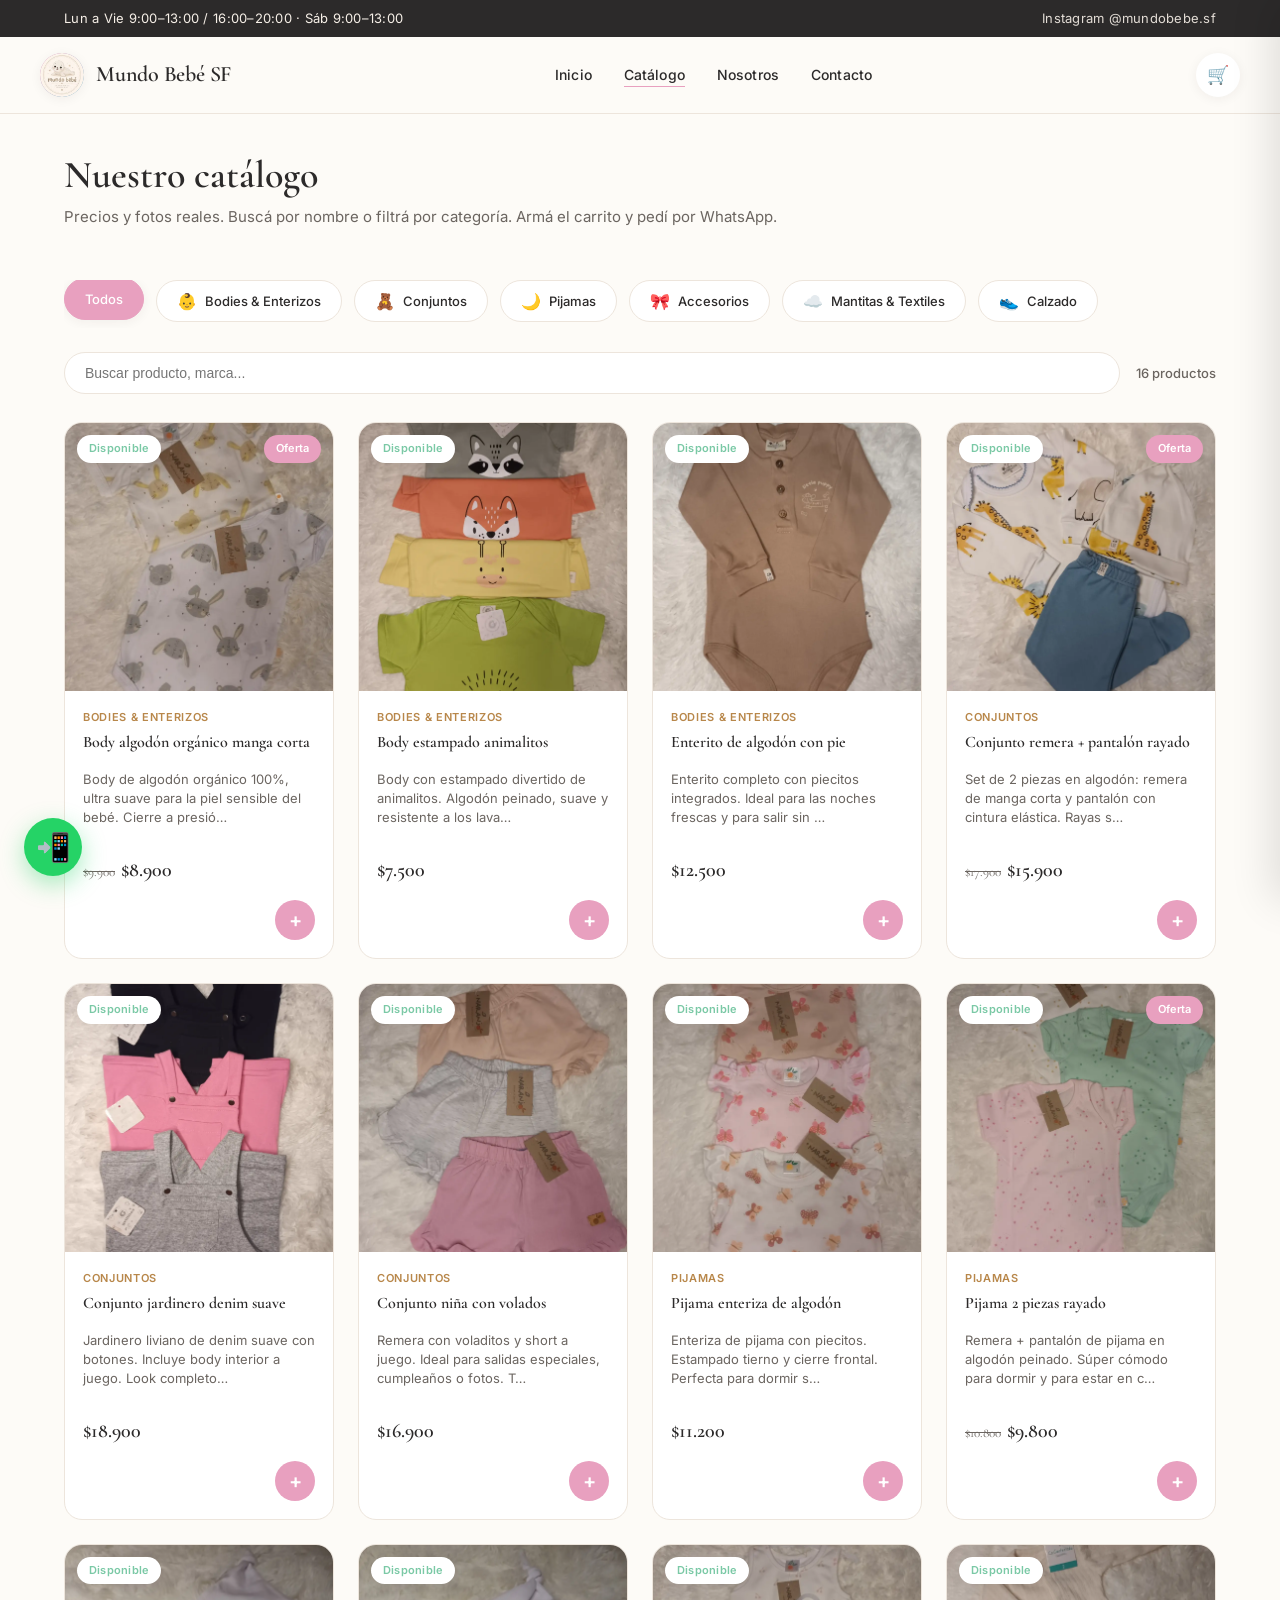
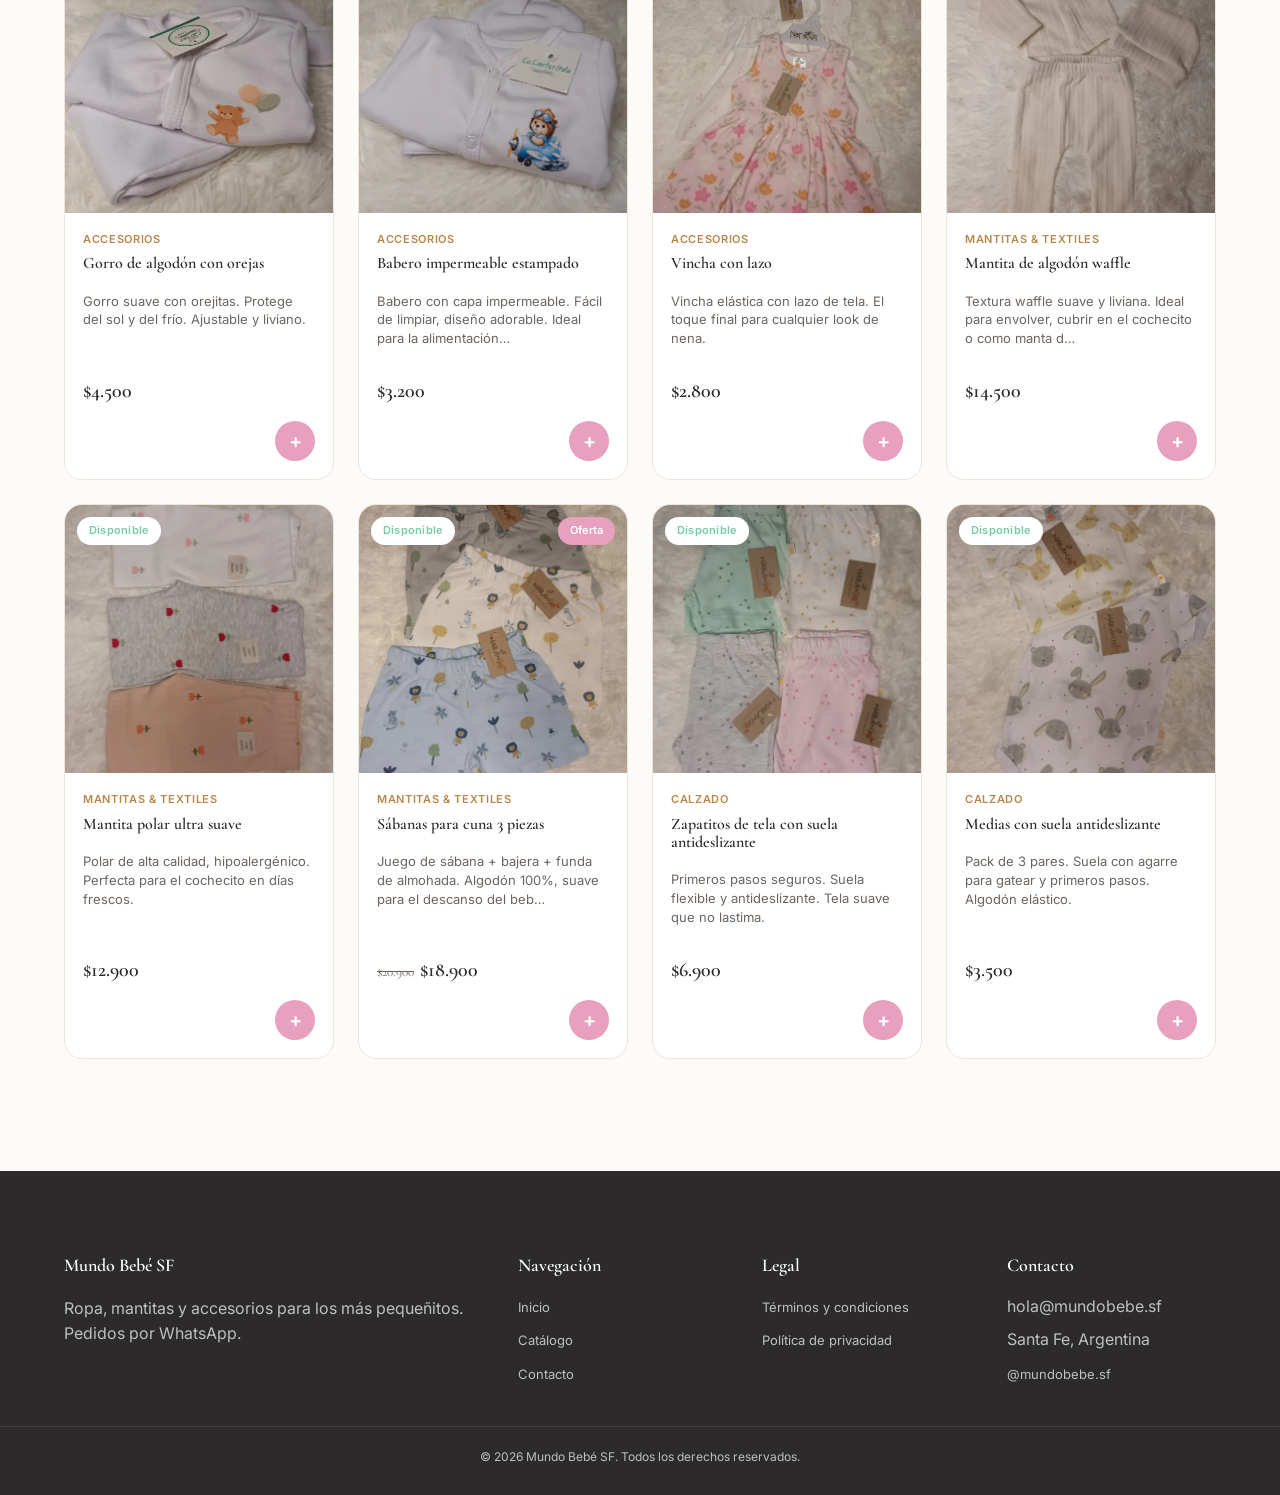
==== pages/catalogo.html @ 275ac93e "first commit" ====
<!DOCTYPE html>
<html lang="es">
<head>
  <meta charset="UTF-8">
  <meta name="viewport" content="width=device-width, initial-scale=1.0">
  <title>Catálogo — Mundo Bebé SF</title>
  <meta name="description" content="Catálogo completo de ropa, bodies, pijamas, mantitas y accesorios para bebé. Precios y stock actualizados. Pedidos por WhatsApp.">
  <meta name="robots" content="index, follow">
  <link rel="canonical" href="https://mundobebe.sf/pages/catalogo.html">
  <link rel="stylesheet" href="../css/style.css">
  <link rel="icon" href="data:image/svg+xml,<svg xmlns='http://www.w3.org/2000/svg' viewBox='0 0 100 100'><text y='.9em' font-size='90'>👶</text></svg>">
</head>
<body>

<div class="topbar">
  <div class="container">
    <span id="topbar-hours">Cargando horarios…</span>
    <a href="https://www.instagram.com/mundobebe.sf/" target="_blank" rel="noopener">Instagram @mundobebe.sf</a>
  </div>
</div>

<header class="site-header">
  <nav class="nav container">
    <a href="../index.html" class="brand">
      <span class="brand-mark"><img src="../assets/instagram/logo.jpg" alt="Logo de Mundo Bebé SF"></span>
      <span class="brand-name" id="brand-name">Mundo Bebé SF</span>
    </a>
    <ul class="nav-links" id="nav-links">
      <li><a href="../index.html">Inicio</a></li>
      <li><a href="catalogo.html" class="active">Catálogo</a></li>
      <li><a href="../index.html#nosotros">Nosotros</a></li>
      <li><a href="../index.html#contacto">Contacto</a></li>
    </ul>
    <div class="nav-actions">
      <button class="icon-btn" id="cart-open-btn" aria-label="Abrir carrito">
        🛒<span class="cart-badge" id="cart-badge">0</span>
      </button>
      <button class="menu-toggle" id="menu-toggle" aria-label="Abrir menú">☰</button>
    </div>
  </nav>
</header>

<section class="section" style="padding-top:40px">
  <div class="container">
    <div class="section-head reveal">
      <div>
        <h2>Nuestro catálogo</h2>
        <p>Precios y fotos reales. Buscá por nombre o filtrá por categoría. Armá el carrito y pedí por WhatsApp.</p>
      </div>
    </div>

    <section class="categories" style="padding:0 0 24px">
      <div class="cat-scroll" id="cat-scroll">
        <button class="cat-chip active" data-cat="all">Todos</button>
      </div>
    </section>

    <div class="catalog-toolbar reveal">
      <input type="search" id="product-search" placeholder="Buscar producto, marca..." autocomplete="off">
      <span id="product-count" class="product-count"></span>
    </div>

    <div id="catalog-loading" class="catalog-loading">Cargando catálogo…</div>
    <div class="grid" id="product-grid" style="display:none">
      <!-- productos inyectados por JS -->
    </div>
  </div>
</section>

<footer>
  <div class="container footer-grid">
    <div>
      <h4 id="footer-brand">Mundo Bebé SF</h4>
      <p>Ropa, mantitas y accesorios para los más pequeñitos. Pedidos por WhatsApp.</p>
    </div>
    <div>
      <h4>Navegación</h4>
      <ul>
        <li><a href="../index.html">Inicio</a></li>
        <li><a href="catalogo.html">Catálogo</a></li>
        <li><a href="../index.html#contacto">Contacto</a></li>
      </ul>
    </div>
    <div>
      <h4>Legal</h4>
      <ul>
        <li><a href="terminos.html">Términos y condiciones</a></li>
        <li><a href="privacidad.html">Política de privacidad</a></li>
      </ul>
    </div>
    <div>
      <h4>Contacto</h4>
      <ul>
        <li id="footer-email">—</li>
        <li id="footer-address">—</li>
        <li><a href="https://www.instagram.com/mundobebe.sf/" target="_blank" rel="noopener">@mundobebe.sf</a></li>
      </ul>
    </div>
  </div>
  <div class="footer-bottom">© <span id="year"></span> Mundo Bebé SF. Todos los derechos reservados.</div>
</footer>

<button class="fab-whatsapp" id="fab-whatsapp" aria-label="Escribinos por WhatsApp">📲</button>
<!-- <button class="fab-cart" id="fab-cart" aria-label="Abrir carrito">
  🛒<span class="cart-badge" id="cart-badge-2">0</span>
</button> -->

<div class="overlay" id="overlay"></div>
<aside class="drawer" id="cart-drawer" aria-label="Carrito de compras">
  <div class="drawer-head">
    <h3>Tu carrito</h3>
    <button class="drawer-close" id="drawer-close" aria-label="Cerrar carrito">✕</button>
  </div>
  <div class="drawer-items" id="drawer-items"></div>
  <div class="drawer-foot">
    <div class="drawer-total"><span>Total</span><span id="drawer-total">$0</span></div>
    <button class="btn btn-whatsapp btn-block" id="checkout-btn">Pedir por WhatsApp 📲</button>
  </div>
</aside>

<div class="toast" id="toast"></div>

<script src="../js/config.js"></script>
<script src="../js/store.js"></script>
<script src="../js/main.js"></script>
</body>
</html>
---- css/style.css ----
@import url("https://fonts.googleapis.com/css2?family=Cormorant+Garamond:ital,wght@0,400;0,500;0,600;0,700;1,400&family=Inter:wght@400;500;600;700&display=swap");

:root {
  /* Soft baby palette inspired by elegant pastels */
  --blush: #f8e8ee;
  --blush-deep: #e8a0bf;
  --sky: #e8f4f8;
  --sky-deep: #7eb8c9;
  --mint: #e8f5f0;
  --mint-deep: #7bc9a6;
  --cream: #fdfbf7;
  --cream-2: #f7f0e8;
  --ink: #2c2a2a;
  --ink-soft: #6b6560;
  --line: #ede5dc;
  --white: #ffffff;
  --gold: #d4a574;
  --gold-dark: #b8874a;
  --accent: #c97b9a;

  --radius-sm: 10px;
  --radius-md: 18px;
  --radius-lg: 28px;
  --shadow-sm: 0 2px 12px rgba(44, 42, 42, 0.06);
  --shadow-md: 0 16px 40px rgba(44, 42, 42, 0.1);
  --ease: cubic-bezier(0.22, 1, 0.36, 1);
}

* {
  box-sizing: border-box;
}
html {
  scroll-behavior: smooth;
}

@media (prefers-reduced-motion: reduce) {
  html {
    scroll-behavior: auto;
  }
  *,
  *::before,
  *::after {
    animation-duration: 0.001ms !important;
    transition-duration: 0.001ms !important;
  }
}

body {
  margin: 0;
  font-family: "Inter", sans-serif;
  background: var(--cream);
  color: var(--ink);
  line-height: 1.6;
  -webkit-font-smoothing: antialiased;
}
body.entry-open {
  overflow: hidden;
}
.entry-screen {
  position: fixed;
  z-index: 200;
  inset: 0;
  display: grid;
  min-height: 100vh;
  min-height: 100dvh;
  place-items: center;
  overflow: hidden;
  background:
    repeating-linear-gradient(135deg, transparent 0 54px, rgba(86, 117, 110, 0.045) 54px 55px),
    linear-gradient(145deg, #f5e6e5 0%, #fbf9f2 54%, #dcece8 100%);
  opacity: 1;
  visibility: visible;
  transition: opacity 0.55s ease, visibility 0.55s ease;
}
.entry-screen[hidden] {
  display: none;
}
.entry-screen.is-leaving {
  opacity: 0;
  visibility: hidden;
  pointer-events: none;
}
.entry-screen-content {
  display: flex;
  width: min(100% - 40px, 460px);
  flex-direction: column;
  align-items: center;
  padding: 44px 30px 38px;
  text-align: center;
  animation: entry-rise 0.75s var(--ease) both;
}
.entry-coin-stage {
  display: grid;
  width: 164px;
  height: 164px;
  margin-bottom: 24px;
  place-items: center;
  perspective: 900px;
}
.entry-coin {
  position: relative;
  width: 132px;
  height: 132px;
  transform-style: preserve-3d;
  animation: entry-coin-spin 3.2s linear infinite;
}
.entry-coin-face {
  position: absolute;
  inset: 0;
  width: 100%;
  height: 100%;
  border: 5px solid #f8e8c8;
  border-radius: 50%;
  backface-visibility: hidden;
  box-shadow: 0 12px 32px rgba(44, 42, 42, 0.18);
  object-fit: cover;
}
.entry-coin-face.front {
  transform: translateZ(6px);
}
.entry-coin-face.back {
  transform: rotateY(180deg) translateZ(6px);
}
.entry-coin-edge {
  position: absolute;
  inset: 0 auto 0 50%;
  width: 12px;
  border: 1px solid #b77f38;
  border-radius: 50%;
  background: repeating-linear-gradient(0deg, #c28c43 0 3px, #f3d18e 3px 6px);
  box-shadow: 0 8px 18px rgba(44, 42, 42, 0.16);
  transform: translateX(-50%) rotateY(90deg);
}
.entry-eyebrow {
  margin: 0 0 10px;
  color: #56756e;
  font-size: 12px;
  font-weight: 600;
  text-transform: uppercase;
}
.entry-screen h1 {
  max-width: 11ch;
  color: var(--ink);
  font-size: 38px;
  line-height: 1.05;
}
.entry-screen h1 em {
  color: #a66573;
  font-weight: 500;
}
.entry-description {
  margin: 14px 0 24px;
  color: var(--ink-soft);
  font-size: 14px;
}
.entry-button {
  display: inline-flex;
  min-height: 50px;
  align-items: center;
  justify-content: center;
  gap: 14px;
  padding: 0 24px;
  border: 0;
  border-radius: 3px;
  background: var(--ink);
  color: white;
  font-size: 14px;
  font-weight: 600;
  transition: transform 0.2s ease, background 0.2s ease;
}
.entry-button:hover {
  transform: translateY(-2px);
  background: #514b46;
}
.entry-button span {
  font-size: 20px;
  line-height: 1;
}
.entry-instagram {
  margin-top: 18px;
  color: var(--ink-soft);
  font-size: 12px;
  text-decoration: none;
}
.entry-instagram:hover {
  text-decoration: underline;
}
@keyframes entry-coin-spin {
  from { transform: rotateY(0deg); }
  to { transform: rotateY(360deg); }
}
@keyframes entry-rise {
  from { opacity: 0; transform: translateY(14px); }
  to { opacity: 1; transform: translateY(0); }
}
@media (max-width: 480px) {
  .entry-screen-content {
    padding: 30px 22px;
  }
  .entry-coin-stage {
    width: 144px;
    height: 144px;
  }
  .entry-coin {
    width: 116px;
    height: 116px;
  }
  .entry-screen h1 {
    font-size: 34px;
  }
}

h1,
h2,
h3,
.display {
  font-family: "Cormorant Garamond", serif;
  color: var(--ink);
  line-height: 1.15;
  margin: 0;
  font-weight: 600;
}

a {
  color: inherit;
}
img {
  max-width: 100%;
  display: block;
}
button {
  font-family: inherit;
  cursor: pointer;
}

.container {
  width: 100%;
  max-width: 1200px;
  margin: 0 auto;
  padding: 0 24px;
}

a:focus-visible,
button:focus-visible,
input:focus-visible,
textarea:focus-visible {
  outline: 3px solid var(--blush-deep);
  outline-offset: 2px;
}

/* ---------- Top bar ---------- */
.topbar {
  background: var(--ink);
  color: var(--cream-2);
  font-size: 13px;
  letter-spacing: 0.02em;
}
.topbar .container {
  display: flex;
  justify-content: space-between;
  align-items: center;
  padding-top: 8px;
  padding-bottom: 8px;
  gap: 12px;
  flex-wrap: wrap;
}
.topbar a {
  text-decoration: none;
  opacity: 0.9;
}
.topbar a:hover {
  opacity: 1;
  text-decoration: underline;
}

/* ---------- Header ---------- */
header.site-header {
  position: sticky;
  top: 0;
  z-index: 40;
  background: rgba(253, 251, 247, 0.92);
  backdrop-filter: blur(12px);
  border-bottom: 1px solid var(--line);
}
.nav {
  display: flex;
  align-items: center;
  justify-content: space-between;
  padding: 16px 0;
}
.brand {
  display: flex;
  align-items: center;
  gap: 12px;
  text-decoration: none;
}
.brand-mark {
  width: 44px;
  height: 44px;
  border-radius: 50%;
  background: linear-gradient(135deg, var(--blush-deep), var(--sky-deep));
  display: flex;
  align-items: center;
  justify-content: center;
  font-size: 22px;
  flex-shrink: 0;
  box-shadow: var(--shadow-sm);
  overflow: hidden;
}
.brand-mark img {
  display: block;
  width: 100%;
  height: 100%;
  border-radius: 50%;
  object-fit: cover;
}
.brand-name {
  font-family: "Cormorant Garamond", serif;
  font-weight: 600;
  font-size: 22px;
  color: var(--ink);
  letter-spacing: -0.01em;
}

.nav-links {
  display: flex;
  gap: 32px;
  list-style: none;
  margin: 0;
  padding: 0;
}
.nav-links a {
  text-decoration: none;
  font-weight: 500;
  font-size: 14px;
  color: var(--ink);
  position: relative;
  padding-bottom: 4px;
  letter-spacing: 0.01em;
}
.nav-links a::after {
  content: "";
  position: absolute;
  left: 0;
  bottom: 0;
  height: 1.5px;
  width: 0;
  background: var(--blush-deep);
  transition: width 0.35s var(--ease);
}
.nav-links a:hover::after,
.nav-links a.active::after {
  width: 100%;
}

.nav-actions {
  display: flex;
  align-items: center;
  gap: 14px;
}
.icon-btn {
  border: none;
  background: var(--white);
  width: 44px;
  height: 44px;
  border-radius: 50%;
  display: flex;
  align-items: center;
  justify-content: center;
  font-size: 18px;
  box-shadow: var(--shadow-sm);
  position: relative;
  transition: transform 0.25s var(--ease);
}
.icon-btn:hover {
  transform: translateY(-2px);
}
.cart-badge {
  position: absolute;
  top: -4px;
  right: -4px;
  background: var(--accent);
  color: white;
  font-size: 11px;
  font-weight: 700;
  width: 18px;
  height: 18px;
  border-radius: 50%;
  display: flex;
  align-items: center;
  justify-content: center;
  transform: scale(0);
  transition: transform 0.25s var(--ease);
}
.cart-badge.show {
  transform: scale(1);
}

.menu-toggle {
  display: none;
  background: none;
  border: none;
  font-size: 26px;
  color: var(--ink);
}

/* ---------- Hero (Bell-Vita inspired) ---------- */
.hero {
  padding: 80px 0 90px;
  overflow: hidden;
  position: relative;
  background: linear-gradient(
    160deg,
    var(--blush-deep) 0%,
    var(--sky-deep) 100%
  );
}
.hero .container {
  display: grid;
  grid-template-columns: 1.15fr 0.85fr;
  gap: 56px;
  align-items: center;
}
.hero-eyebrow {
  display: inline-flex;
  align-items: center;
  gap: 8px;
  background: var(--white);
  border: 1px solid var(--line);
  color: var(--ink-soft);
  font-weight: 500;
  font-size: 12px;
  padding: 7px 16px;
  border-radius: 100px;
  margin-bottom: 20px;
  letter-spacing: 0.04em;
  text-transform: uppercase;
  opacity: 0;
  animation: fadeUp 0.8s var(--ease) forwards;
}
.hero h1 {
  font-size: clamp(38px, 5.5vw, 62px);
  font-weight: 600;
  opacity: 0;
  animation: fadeUp 0.8s var(--ease) 0.08s forwards;
}
.hero h1 em {
  font-style: italic;
  color: var(--blush-deep);
  font-weight: 500;
}
.hero p.lead {
  margin-top: 20px;
  font-size: 17px;
  color: var(--ink-soft);
  max-width: 42ch;
  opacity: 0;
  animation: fadeUp 0.8s var(--ease) 0.16s forwards;
}
.hero-ctas {
  display: flex;
  gap: 14px;
  margin-top: 32px;
  flex-wrap: wrap;
  opacity: 0;
  animation: fadeUp 0.8s var(--ease) 0.24s forwards;
}

.img-about{
  border-radius: 50%;
  width: 300px;
}
.btn {
  display: inline-flex;
  align-items: center;
  gap: 8px;
  padding: 14px 28px;
  border-radius: 100px;
  font-weight: 600;
  font-size: 14px;
  border: 1.5px solid transparent;
  text-decoration: none;
  transition:
    transform 0.3s var(--ease),
    box-shadow 0.3s var(--ease),
    background 0.25s;
  letter-spacing: 0.02em;
}
.btn-primary {
  background: var(--ink);
  color: white;
  box-shadow: var(--shadow-sm);
}
.btn-primary:hover {
  transform: translateY(-3px);
  box-shadow: var(--shadow-md);
  background: #1a1818;
}
.btn-secondary {
  background: transparent;
  border-color: var(--ink);
  color: var(--ink);
}
.btn-secondary:hover {
  background: var(--ink);
  color: white;
  transform: translateY(-3px);
}
.btn-whatsapp {
  background: #25d366;
  color: white;
  border: none;
}
.btn-whatsapp:hover {
  background: #1da851;
  transform: translateY(-3px);
  box-shadow: var(--shadow-md);
}
.btn-block {
  width: 100%;
  justify-content: center;
}
.btn[disabled] {
  opacity: 0.5;
  cursor: not-allowed;
  transform: none !important;
  box-shadow: none !important;
}

.hero-art {
  position: relative;
  aspect-ratio: 4/5;
  min-height: 360px;
  border-radius: var(--radius-lg);
  overflow: hidden;
  opacity: 0;
  animation: fadeIn 1s var(--ease) 0.2s forwards;
  box-shadow: var(--shadow-md);
}
.hero-carousel,
.hero-carousel-stage,
.hero-slide,
.hero-slide img {
  width: 100%;
  height: 100%;
}
.hero-carousel {
  position: relative;
  display: block;
}
.hero-carousel-stage {
  position: relative;
  overflow: hidden;
}
.hero-slide {
  position: absolute;
  inset: 0;
  display: block;
  color: white;
  opacity: 0;
  pointer-events: none;
  text-decoration: none;
  transition: opacity 0.45s ease;
}
.hero-slide.active {
  opacity: 1;
  pointer-events: auto;
}
.hero-slide img {
  object-fit: cover;
}
.hero-slide-badge,
.hero-slide-caption {
  position: absolute;
  left: 18px;
  right: 18px;
  background: rgba(44, 42, 42, 0.78);
  backdrop-filter: blur(8px);
}
.hero-slide-badge {
  top: 18px;
  left: 18px;
  right: auto;
  padding: 6px 11px;
  border-radius: 4px;
  font-size: 11px;
  text-transform: uppercase;
}
.hero-slide-caption {
  bottom: 70px;
  display: grid;
  gap: 3px;
  padding: 13px 15px;
  border-radius: 5px;
}
.hero-slide-category {
  font-size: 11px;
  opacity: 0.82;
  text-transform: uppercase;
}
.hero-slide-caption strong {
  font-family: "Cormorant Garamond", serif;
  font-size: 23px;
  line-height: 1.15;
}
.hero-slide-description {
  font-size: 13px;
  line-height: 1.4;
}
.hero-carousel-controls {
  position: absolute;
  z-index: 2;
  right: 14px;
  bottom: 14px;
  left: 14px;
  display: flex;
  align-items: center;
  justify-content: space-between;
  gap: 8px;
}
.hero-carousel-arrow,
.hero-carousel-toggle {
  display: grid;
  width: 36px;
  height: 36px;
  flex: 0 0 36px;
  place-items: center;
  border: 1px solid rgba(255, 255, 255, 0.7);
  border-radius: 50%;
  background: rgba(44, 42, 42, 0.74);
  color: white;
  cursor: pointer;
  font-size: 21px;
  line-height: 1;
}
.hero-carousel-toggle {
  font-size: 14px;
}
.hero-carousel-dots {
  display: flex;
  align-items: center;
  justify-content: center;
  gap: 8px;
}
.hero-carousel-dot {
  width: 9px;
  height: 9px;
  flex: 0 0 9px;
  padding: 0;
  border: 1px solid white;
  border-radius: 50%;
  background: transparent;
  cursor: pointer;
}
.hero-carousel-dot.active {
  background: white;
}
.hero::before,
.hero::after {
  content: "";
  position: absolute;
  border-radius: 50%;
  animation: floatSlow 3s ease-in-out infinite;
  background: rgba(255, 255, 255, 0.12);
}
.hero::before {
  width: 200px;
  height: 200px;
  top: -50px;
  right: -50px;
  animation: floatSlow 3s ease-in-out infinite;
}
.hero::after {
  width: 140px;
  height: 140px;
  bottom: -30px;
  left: -20px;
  animation: floatSlow 3s ease-in-out infinite;
}

@keyframes fadeUp {
  from {
    opacity: 0;
    transform: translateY(20px);
  }
  to {
    opacity: 1;
    transform: translateY(0);
  }
}
@keyframes fadeIn {
  from {
    opacity: 0;
  }
  to {
    opacity: 1;
  }
}
@keyframes floatSlow {
  0%,
  100% {
    transform: translateY(0);
  }
  50% {
    transform: translateY(-14px);
  }
}

/* ---------- Category strip ---------- */
.categories {
  padding: 28px 0 48px;
}
.cat-scroll {
  display: flex;
  gap: 12px;
  overflow-x: auto;
  padding-bottom: 6px;
  scrollbar-width: thin;
}
.cat-chip {
  flex: 0 0 auto;
  display: flex;
  align-items: center;
  gap: 8px;
  background: var(--white);
  border: 1.5px solid var(--line);
  border-radius: 100px;
  padding: 10px 20px;
  font-weight: 500;
  font-size: 13px;
  color: var(--ink);
  transition: all 0.3s var(--ease);
  white-space: nowrap;
}
.cat-chip:hover,
.cat-chip.active {
  border-color: var(--blush-deep);
  background: var(--blush-deep);
  color: white;
  transform: translateY(-2px);
  box-shadow: var(--shadow-sm);
}
.cat-chip .emoji {
  font-size: 16px;
}

/* ---------- Section headers ---------- */
.section {
  padding: 64px 0;
}
.section-head {
  display: flex;
  align-items: flex-end;
  justify-content: space-between;
  margin-bottom: 36px;
  gap: 16px;
  flex-wrap: wrap;
}
.section-head h2 {
  font-size: clamp(28px, 3.6vw, 38px);
}
.section-head p {
  color: var(--ink-soft);
  margin-top: 8px;
  font-size: 15px;
}

.reveal {
  opacity: 0;
  transform: translateY(24px);
  transition:
    opacity 0.7s var(--ease),
    transform 0.7s var(--ease);
}
.reveal.in {
  opacity: 1;
  transform: translateY(0);
}

/* ---------- Product grid ---------- */
.catalog-toolbar {
  display: flex;
  align-items: center;
  gap: 16px;
  margin-bottom: 28px;
  flex-wrap: wrap;
}
.catalog-toolbar input[type="search"] {
  flex: 1;
  min-width: 200px;
  border: 1.5px solid var(--line);
  border-radius: 100px;
  padding: 12px 20px;
  font-size: 14px;
  background: var(--white);
  transition:
    border-color 0.2s,
    box-shadow 0.2s;
}
.catalog-toolbar input:focus {
  border-color: var(--blush-deep);
  box-shadow: 0 0 0 4px rgba(232, 160, 191, 0.15);
  outline: none;
}
.product-count {
  font-size: 13px;
  color: var(--ink-soft);
  font-weight: 500;
}

.grid {
  display: grid;
  grid-template-columns: repeat(4, 1fr);
  gap: 24px;
}
@media (max-width: 980px) {
  .grid {
    grid-template-columns: repeat(2, 1fr);
  }
}
@media (max-width: 560px) {
  .grid {
    grid-template-columns: 1fr 1fr;
    gap: 14px;
  }
}

.card {
  background: var(--white);
  border-radius: var(--radius-md);
  overflow: hidden;
  border: 1px solid var(--line);
  transition:
    transform 0.35s var(--ease),
    box-shadow 0.35s var(--ease);
  display: flex;
  flex-direction: column;
}
.card:hover {
  transform: translateY(-6px);
  box-shadow: var(--shadow-md);
}
.card-media {
  position: relative;
  aspect-ratio: 1/1;
  overflow: hidden;
  background: var(--cream-2);
}
.card-media img {
  width: 100%;
  height: 100%;
  object-fit: cover;
  transition: transform 0.55s var(--ease);
}
.card:hover .card-media img {
  transform: scale(1.05);
}
.badge-stock {
  position: absolute;
  top: 12px;
  left: 12px;
  background: white;
  font-size: 11px;
  font-weight: 600;
  padding: 5px 12px;
  border-radius: 100px;
  color: var(--mint-deep);
  box-shadow: var(--shadow-sm);
  letter-spacing: 0.02em;
}
.badge-out {
  background: var(--accent);
  color: white;
}
.badge-sale {
  position: absolute;
  top: 12px;
  right: 12px;
  background: var(--blush-deep);
  color: white;
  font-size: 11px;
  font-weight: 600;
  padding: 5px 12px;
  border-radius: 100px;
}
.card-body {
  padding: 18px;
  display: flex;
  flex-direction: column;
  gap: 6px;
  flex: 1;
}
.card-cat {
  font-size: 11px;
  font-weight: 600;
  text-transform: uppercase;
  letter-spacing: 0.06em;
  color: var(--gold-dark);
}
.card-title {
  font-size: 16px;
  font-weight: 600;
  color: var(--ink);
  font-family: "Cormorant Garamond", serif;
}
.card-desc {
  font-size: 13px;
  color: var(--ink-soft);
  flex: 1;
  line-height: 1.45;
}
.card-footer {
  display: flex;
  align-items: center;
  justify-content: space-between;
  margin-top: 8px;
}
.card-price {
  font-family: "Cormorant Garamond", serif;
  font-weight: 600;
  font-size: 20px;
  color: var(--ink);
}
.card-price .old {
  font-size: 13px;
  color: var(--ink-soft);
  text-decoration: line-through;
  margin-right: 6px;
  font-weight: 400;
}
.add-btn {
  border: none;
  background: var(--blush-deep);
  color: white;
  font-weight: 600;
  width: 40px;
  height: 40px;
  border-radius: 50%;
  font-size: 20px;
  transition:
    transform 0.2s var(--ease),
    background 0.2s;
  display: flex;
  align-items: center;
  justify-content: center;
}
.add-btn:hover {
  background: var(--accent);
  transform: scale(1.08);
}
.add-btn[disabled] {
  background: var(--line);
  color: var(--ink-soft);
}
.add-btn[disabled]:hover {
  transform: none;
}

.load-more-wrap {
  grid-column: 1 / -1;
  text-align: center;
  padding: 20px 0;
}

/* ---------- About ---------- */
.about {
    background: linear-gradient(50deg, #f3ac7985 0%, #7d724e 100%);
    color: white;
    border-radius: var(--radius-lg);
    margin: 0 24px;
    padding: 74px 58px;
}
.about-inner {
  max-width: 1200px;
  margin: 0 auto;
  display: grid;
  grid-template-columns: 1.2fr 0.8fr;
  gap: 48px;
  align-items: center;
}
.about h2 {
  color: white;
  font-size: clamp(28px, 3.5vw, 36px);
}
.about p {
  color: rgba(255, 255, 255, 0.8);
  margin-top: 16px;
  font-size: 15px;
}
.stat-row {
  display: flex;
  gap: 36px;
  margin-top: 32px;
  flex-wrap: wrap;
}
.stat b {
  font-family: "Cormorant Garamond", serif;
  font-size: 32px;
  display: block;
  color: var(--blush-deep);
}
.stat span {
  font-size: 13px;
  color: rgba(255, 255, 255, 0.65);
}
.about-art {
  font-size: 90px;
  text-align: center;
  animation: floatSlow 6s ease-in-out infinite;
  line-height: 1.2;
}
@media (max-width: 860px) {
  .about-inner {
    grid-template-columns: 1fr;
  }
  .about-art {
    order: -1;
  }
  .about {
    padding: 48px 28px;
  }
}

/* ---------- Features strip ---------- */
.features {
  display: grid;
  grid-template-columns: repeat(4, 1fr);
  gap: 24px;
  padding: 48px 0;
}
.feature-card {
  text-align: center;
  padding: 28px 16px;
  background: rgba(240, 198, 171, 0.212);
  border-radius: var(--radius-md);
  border: 1px solid var(--line);
  box-shadow: var(--shadow-sm);
}
.feature-card .ic {
  font-size: 32px;
  
  margin-bottom: 12px;
}
.feature-card h3 {
  font-size: 16px;
  margin-bottom: 6px;
}
.feature-card p {
  font-size: 13px;
  color: var(--ink-soft);
  margin: 0;
}
@media (max-width: 860px) {
  .features {
    grid-template-columns: 1fr 1fr;
  }
}
@media (max-width: 480px) {
  .features {
    grid-template-columns: 1fr;
  }
}

/* ---------- Contact ---------- */
.contact-grid {
  display: grid;
  grid-template-columns: 1fr 1fr;
  gap: 40px;
}
@media (max-width: 860px) {
  .contact-grid {
    grid-template-columns: 1fr;
  }
}
.info-card {
  background: var(--white);
  border: 1px solid var(--line);
  border-radius: var(--radius-md);
  padding: 22px;
  display: flex;
  gap: 14px;
  margin-bottom: 12px;
  align-items: flex-start;
}
.info-card .ic {
  font-size: 22px;
}
.info-card b {
  display: block;
  color: var(--ink);
  font-size: 14px;
}
.info-card span {
  color: var(--ink-soft);
  font-size: 13px;
}

.form-card {
  background: var(--white);
  border: 1px solid var(--line);
  border-radius: var(--radius-md);
  padding: 28px;
}
.field {
  margin-bottom: 16px;
}
.field label {
  display: block;
  font-weight: 600;
  font-size: 13px;
  margin-bottom: 6px;
  color: var(--ink);
}
.field input,
.field textarea {
  width: 100%;
  border: 1.5px solid var(--line);
  border-radius: var(--radius-sm);
  padding: 12px 14px;
  font-family: inherit;
  font-size: 14px;
  transition:
    border-color 0.2s,
    box-shadow 0.2s;
  background: var(--cream);
}
.field input:focus,
.field textarea:focus {
  border-color: var(--blush-deep);
  box-shadow: 0 0 0 4px rgba(232, 160, 191, 0.15);
  outline: none;
}
.field textarea {
  min-height: 110px;
  resize: vertical;
}

/* ---------- Legal pages ---------- */
.legal-page {
  padding: 48px 0 80px;
}
.legal-page h1 {
  font-size: clamp(28px, 4vw, 40px);
  margin-bottom: 12px;
}
.legal-page .meta {
  color: var(--ink-soft);
  font-size: 14px;
  margin-bottom: 36px;
}
.legal-page h2 {
  font-size: 22px;
  margin: 32px 0 12px;
}
.legal-page h3 {
  font-size: 17px;
  margin: 24px 0 8px;
}
.legal-page p,
.legal-page li {
  color: var(--ink-soft);
  font-size: 15px;
  line-height: 1.7;
}
.legal-page ul {
  padding-left: 20px;
}
.legal-page a {
  color: var(--blush-deep);
  text-decoration: underline;
}

/* ---------- Footer ---------- */
footer {
  background: var(--ink);
  color: rgba(255, 255, 255, 0.7);
  padding: 56px 0 28px;
  margin-top: 48px;
}
.footer-grid {
  display: grid;
  grid-template-columns: 2fr 1fr 1fr 1fr;
  gap: 36px;
}
@media (max-width: 860px) {
  .footer-grid {
    grid-template-columns: 1fr 1fr;
  }
}
@media (max-width: 520px) {
  .footer-grid {
    grid-template-columns: 1fr;
  }
}
footer h4 {
  color: white;
  font-family: "Cormorant Garamond", serif;
  font-size: 18px;
  margin-bottom: 14px;
  font-weight: 600;
}
footer ul {
  list-style: none;
  padding: 0;
  margin: 0;
  display: flex;
  flex-direction: column;
  gap: 8px;
}
footer a {
  text-decoration: none;
  font-size: 13px;
}
footer a:hover {
  text-decoration: underline;
  color: white;
}
.footer-bottom {
  text-align: center;
  font-size: 12px;
  margin-top: 40px;
  border-top: 1px solid rgba(255, 255, 255, 0.1);
  padding-top: 20px;
}

/* ---------- Floating buttons ---------- */
.fab-whatsapp {
  position: fixed;
  bottom: 24px;
  left: 24px;
  z-index: 50;
  background: #25d366;
  color: white;
  width: 58px;
  height: 58px;
  border-radius: 50%;
  display: flex;
  align-items: center;
  justify-content: center;
  font-size: 28px;
  border: none;
  box-shadow: 0 8px 24px rgba(37, 211, 102, 0.4);
  transition: transform 0.25s var(--ease);
}
.fab-whatsapp:hover {
  transform: scale(1.08);
}
.fab-cart {
  position: fixed;
  bottom: 24px;
  right: 24px;
  z-index: 50;
  background: var(--ink);
  color: white;
  width: 58px;
  height: 58px;
  border-radius: 50%;
  display: flex;
  align-items: center;
  justify-content: center;
  font-size: 24px;
  border: none;
  box-shadow: var(--shadow-md);
  position: relative;
  transition: transform 0.25s var(--ease);
}
.fab-cart:hover {
  transform: scale(1.08);
}
.fab-cart .cart-badge {
  top: 2px;
  right: 2px;
}

/* ---------- Cart drawer ---------- */
.overlay {
  position: fixed;
  inset: 0;
  background: rgba(44, 42, 42, 0.4);
  z-index: 60;
  opacity: 0;
  pointer-events: none;
  transition: opacity 0.3s;
}
.overlay.open {
  opacity: 1;
  pointer-events: auto;
}
.drawer {
  position: fixed;
  top: 0;
  right: 0;
  width: min(400px, 100%);
  height: 100%;
  background: var(--cream);
  z-index: 70;
  transform: translateX(100%);
  transition: transform 0.35s var(--ease);
  display: flex;
  flex-direction: column;
  box-shadow: -8px 0 40px rgba(0, 0, 0, 0.12);
}
.drawer.open {
  transform: translateX(0);
}
.drawer-head {
  display: flex;
  align-items: center;
  justify-content: space-between;
  padding: 20px 24px;
  border-bottom: 1px solid var(--line);
}
.drawer-head h3 {
  font-size: 20px;
}
.drawer-close {
  background: none;
  border: none;
  font-size: 22px;
  color: var(--ink-soft);
  padding: 4px;
}
.drawer-items {
  flex: 1;
  overflow-y: auto;
  padding: 16px 24px;
}
.drawer-empty {
  text-align: center;
  padding: 48px 16px;
  color: var(--ink-soft);
  font-size: 14px;
}
.drawer-empty .emoji {
  font-size: 40px;
  display: block;
  margin-bottom: 12px;
}
.cart-item {
  display: flex;
  gap: 14px;
  padding: 14px 0;
  border-bottom: 1px solid var(--line);
}
.cart-item img {
  width: 72px;
  height: 72px;
  object-fit: cover;
  border-radius: var(--radius-sm);
  background: var(--cream-2);
}
.ci-info {
  flex: 1;
}
.ci-title {
  font-weight: 600;
  font-size: 14px;
  margin-bottom: 2px;
}
.ci-price {
  font-size: 13px;
  color: var(--ink-soft);
  margin-bottom: 8px;
}
.qty-control {
  display: flex;
  align-items: center;
  gap: 8px;
}
.qty-control button {
  width: 28px;
  height: 28px;
  border-radius: 50%;
  border: 1px solid var(--line);
  background: var(--white);
  font-size: 14px;
  display: flex;
  align-items: center;
  justify-content: center;
}
.qty-control span {
  font-weight: 600;
  font-size: 14px;
  min-width: 20px;
  text-align: center;
}
.remove-item {
  background: none !important;
  border: none !important;
  color: var(--accent) !important;
  font-size: 12px !important;
  width: auto !important;
  height: auto !important;
  margin-left: 8px;
  text-decoration: underline;
}
.drawer-foot {
  padding: 20px 24px;
  border-top: 1px solid var(--line);
  background: var(--white);
}
.drawer-total {
  display: flex;
  justify-content: space-between;
  font-weight: 600;
  font-size: 16px;
  margin-bottom: 14px;
}

/* ---------- Toast ---------- */
.toast {
  position: fixed;
  bottom: 100px;
  left: 50%;
  transform: translateX(-50%) translateY(20px);
  background: var(--ink);
  color: white;
  padding: 12px 24px;
  border-radius: 100px;
  font-size: 14px;
  font-weight: 500;
  z-index: 100;
  opacity: 0;
  pointer-events: none;
  transition:
    opacity 0.3s,
    transform 0.3s;
  white-space: nowrap;
  box-shadow: var(--shadow-md);
}
.toast.show {
  opacity: 1;
  transform: translateX(-50%) translateY(0);
}

/* ---------- Catalog loading ---------- */
.catalog-loading {
  text-align: center;
  padding: 60px 20px;
  color: var(--ink-soft);
  font-size: 15px;
}

/* ---------- Responsive nav ---------- */
@media (max-width: 860px) {
  .nav-links {
    display: none;
    position: absolute;
    top: 100%;
    left: 0;
    right: 0;
    background: var(--cream);
    flex-direction: column;
    padding: 16px 24px;
    border-bottom: 1px solid var(--line);
    gap: 0;
    box-shadow: var(--shadow-sm);
  }
  .nav-links.open {
    display: flex;
  }
  .nav-links li {
    border-bottom: 1px solid var(--line);
  }
  .nav-links a {
    display: block;
    padding: 14px 0;
  }
  .menu-toggle {
    display: block;
  }
  .hero .container {
    grid-template-columns: 1fr;
    gap: 36px;
  }
  .hero-art {
    max-width: 320px;
    margin: 0 auto;
  }
  .hero {
    padding: 48px 0 56px;
  }
}

/* ---------- Product detail page ---------- */
.pdp {
  padding: 40px 0 80px;
}
.pdp-breadcrumb {
  font-size: 13px;
  color: var(--ink-soft);
  margin-bottom: 28px;
  display: flex;
  flex-wrap: wrap;
  gap: 6px;
  align-items: center;
}
.pdp-breadcrumb a {
  text-decoration: none;
  color: var(--ink-soft);
}
.pdp-breadcrumb a:hover {
  color: var(--blush-deep);
  text-decoration: underline;
}
.pdp-breadcrumb .sep {
  opacity: 0.5;
}
.pdp-grid {
  display: grid;
  grid-template-columns: 1.05fr 0.95fr;
  gap: 48px;
  align-items: start;
}
@media (max-width: 900px) {
  .pdp-grid {
    grid-template-columns: 1fr;
    gap: 32px;
  }
}
.pdp-gallery {
  position: sticky;
  top: 100px;
}
.pdp-main-img {
  position: relative;
  aspect-ratio: 1/1;
  border-radius: var(--radius-lg);
  overflow: hidden;
  background: var(--cream-2);
  border: 1px solid var(--line);
  margin-bottom: 14px;
}
.pdp-gallery-nav {
  position: absolute;
  top: 50%;
  display: grid;
  width: 40px;
  height: 40px;
  place-items: center;
  transform: translateY(-50%);
  border: 1px solid var(--line);
  border-radius: 50%;
  background: rgba(255, 255, 255, 0.9);
  color: var(--ink);
  cursor: pointer;
  font-size: 28px;
  line-height: 1;
}
.pdp-gallery-nav.prev { left: 12px; }
.pdp-gallery-nav.next { right: 12px; }
.pdp-gallery-count {
  position: absolute;
  right: 12px;
  bottom: 12px;
  padding: 4px 8px;
  border-radius: 12px;
  background: rgba(255, 255, 255, 0.9);
  color: var(--ink);
  font-size: 12px;
}
.pdp-main-img img {
  width: 100%;
  height: 100%;
  object-fit: cover;
}
.pdp-thumbs {
  display: flex;
  gap: 10px;
  flex-wrap: wrap;
}
.pdp-thumb {
  width: 72px;
  height: 72px;
  border-radius: var(--radius-sm);
  overflow: hidden;
  border: 2px solid transparent;
  cursor: pointer;
  background: var(--cream-2);
  padding: 0;
  transition: border-color 0.2s;
}
.pdp-thumb.active,
.pdp-thumb:hover {
  border-color: var(--blush-deep);
}
.pdp-thumb img {
  width: 100%;
  height: 100%;
  object-fit: cover;
}
.pdp-info .pdp-cat {
  font-size: 12px;
  font-weight: 600;
  text-transform: uppercase;
  letter-spacing: 0.06em;
  color: var(--gold-dark);
  margin-bottom: 8px;
}
.pdp-info h1 {
  font-size: clamp(26px, 3.5vw, 36px);
  margin-bottom: 12px;
}
.pdp-price-row {
  display: flex;
  align-items: baseline;
  gap: 12px;
  margin-bottom: 8px;
}
.pdp-price {
  font-family: "Cormorant Garamond", serif;
  font-size: 28px;
  font-weight: 600;
}
.pdp-price-old {
  font-size: 16px;
  color: var(--ink-soft);
  text-decoration: line-through;
}
.pdp-stock {
  font-size: 13px;
  font-weight: 600;
  color: var(--mint-deep);
  margin-bottom: 20px;
}
.pdp-stock.out {
  color: var(--accent);
}
.pdp-desc {
  color: var(--ink-soft);
  font-size: 15px;
  line-height: 1.7;
  margin-bottom: 28px;
}
.pdp-option {
  margin-bottom: 22px;
}
.pdp-option label {
  display: block;
  font-weight: 600;
  font-size: 13px;
  margin-bottom: 10px;
  color: var(--ink);
}
.pdp-sizes,
.pdp-colors {
  display: flex;
  flex-wrap: wrap;
  gap: 8px;
}
.pdp-size-btn {
  min-width: 48px;
  height: 42px;
  padding: 0 14px;
  border: 1.5px solid var(--line);
  border-radius: 10px;
  background: var(--white);
  font-weight: 600;
  font-size: 13px;
  color: var(--ink);
  transition: all 0.2s;
}
.pdp-size-btn:hover {
  border-color: var(--blush-deep);
}
.pdp-size-btn.active {
  border-color: var(--ink);
  background: var(--ink);
  color: white;
}
.pdp-size-btn:disabled {
  opacity: 0.35;
  cursor: not-allowed;
  text-decoration: line-through;
}
.pdp-color-btn {
  width: 36px;
  height: 36px;
  border-radius: 50%;
  border: 2px solid transparent;
  cursor: pointer;
  padding: 2px;
  background: transparent;
  transition: border-color 0.2s, transform 0.2s;
}
.pdp-color-btn span {
  display: block;
  width: 100%;
  height: 100%;
  border-radius: 50%;
  border: 1px solid rgba(0,0,0,0.08);
}
.pdp-color-btn.active {
  border-color: var(--ink);
  transform: scale(1.08);
}
.pdp-qty {
  display: flex;
  align-items: center;
  gap: 0;
  border: 1.5px solid var(--line);
  border-radius: 100px;
  width: fit-content;
  overflow: hidden;
  background: var(--white);
}
.pdp-qty button {
  width: 42px;
  height: 42px;
  border: none;
  background: transparent;
  font-size: 18px;
  color: var(--ink);
}
.pdp-qty span {
  min-width: 36px;
  text-align: center;
  font-weight: 600;
  font-size: 14px;
}
.pdp-actions {
  display: flex;
  flex-wrap: wrap;
  gap: 12px;
  margin-top: 28px;
}
.pdp-actions .btn {
  flex: 1;
  min-width: 160px;
  justify-content: center;
}
.pdp-meta {
  margin-top: 36px;
  border-top: 1px solid var(--line);
  padding-top: 24px;
}
.pdp-meta-row {
  display: grid;
  grid-template-columns: 120px 1fr;
  gap: 8px;
  font-size: 14px;
  padding: 8px 0;
  border-bottom: 1px solid var(--line);
}
.pdp-meta-row:last-child {
  border-bottom: none;
}
.pdp-meta-row dt {
  font-weight: 600;
  color: var(--ink);
}
.pdp-meta-row dd {
  margin: 0;
  color: var(--ink-soft);
}
.pdp-tabs {
  margin-top: 48px;
  border-top: 1px solid var(--line);
  padding-top: 32px;
}
.pdp-tabs h2 {
  font-size: 22px;
  margin-bottom: 14px;
}
.pdp-tabs p,
.pdp-tabs li {
  color: var(--ink-soft);
  font-size: 15px;
  line-height: 1.7;
}
.pdp-related {
  margin-top: 64px;
}
.pdp-related h2 {
  font-size: 28px;
  margin-bottom: 28px;
}
.card-link {
  text-decoration: none;
  color: inherit;
  display: flex;
  flex-direction: column;
  height: 100%;
}
.card-link .card-body {
  flex: 1;
}
.card {
  cursor: pointer;
}

/* ---------- Hero refinements (Bell-Vita inspired full feel) ---------- */
.hero-scroll {
  position: absolute;
  bottom: 28px;
  left: 50%;
  transform: translateX(-50%);
  font-size: 12px;
  letter-spacing: 0.12em;
  text-transform: uppercase;
  color: rgba(255,255,255,0.75);
  display: flex;
  flex-direction: column;
  align-items: center;
  gap: 6px;
  animation: floatSlow 3s ease-in-out infinite;
}
.hero h1 {
  color: white;
}
.hero h1 em {
  color: rgba(255,255,255,0.9);
}
.hero p.lead {
  color: rgba(255,255,255,0.85);
}
.hero .btn-primary {
  background: white;
  color: var(--ink);
}
.hero .btn-primary:hover {
  background: var(--cream);
}
.hero .btn-secondary {
  border-color: white;
  color: white;
}
.hero .btn-secondary:hover {
  background: white;
  color: var(--ink);
}
.hero-eyebrow {
  background: rgba(255,255,255,0.95);
}
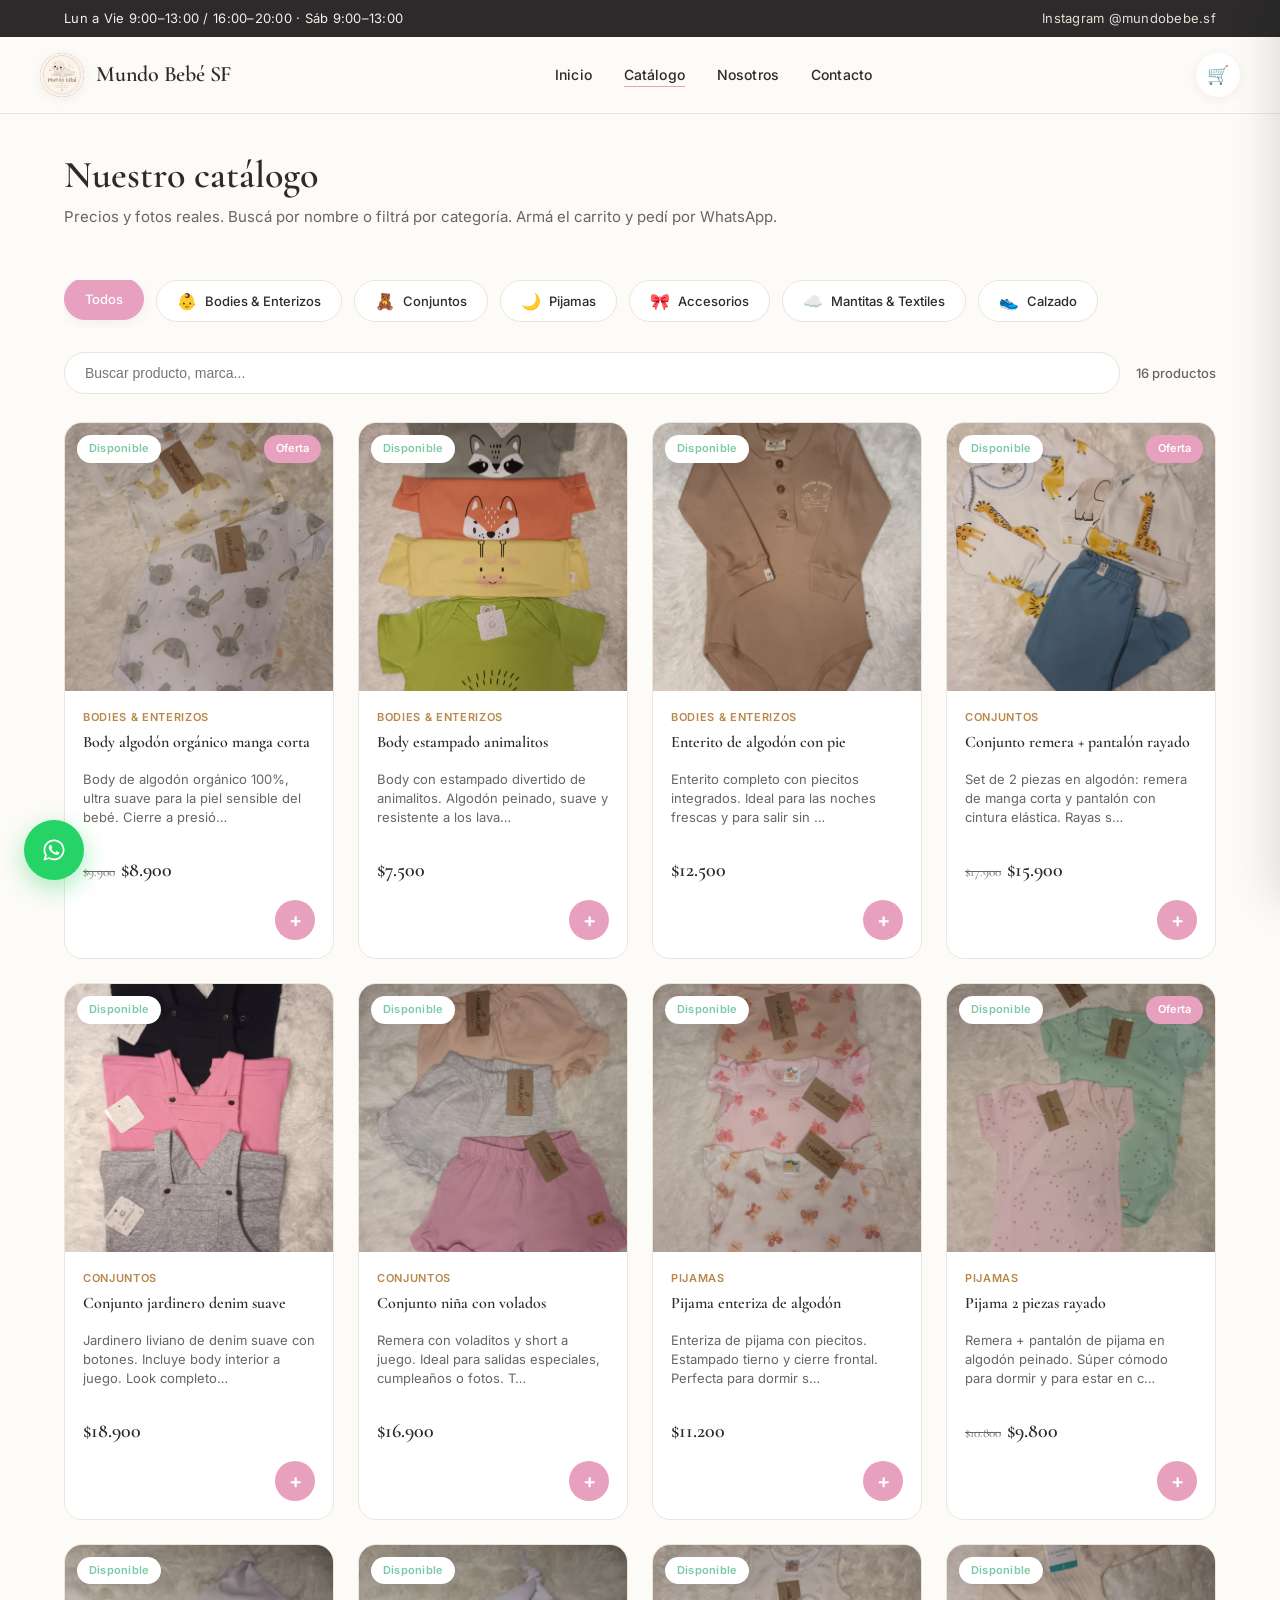
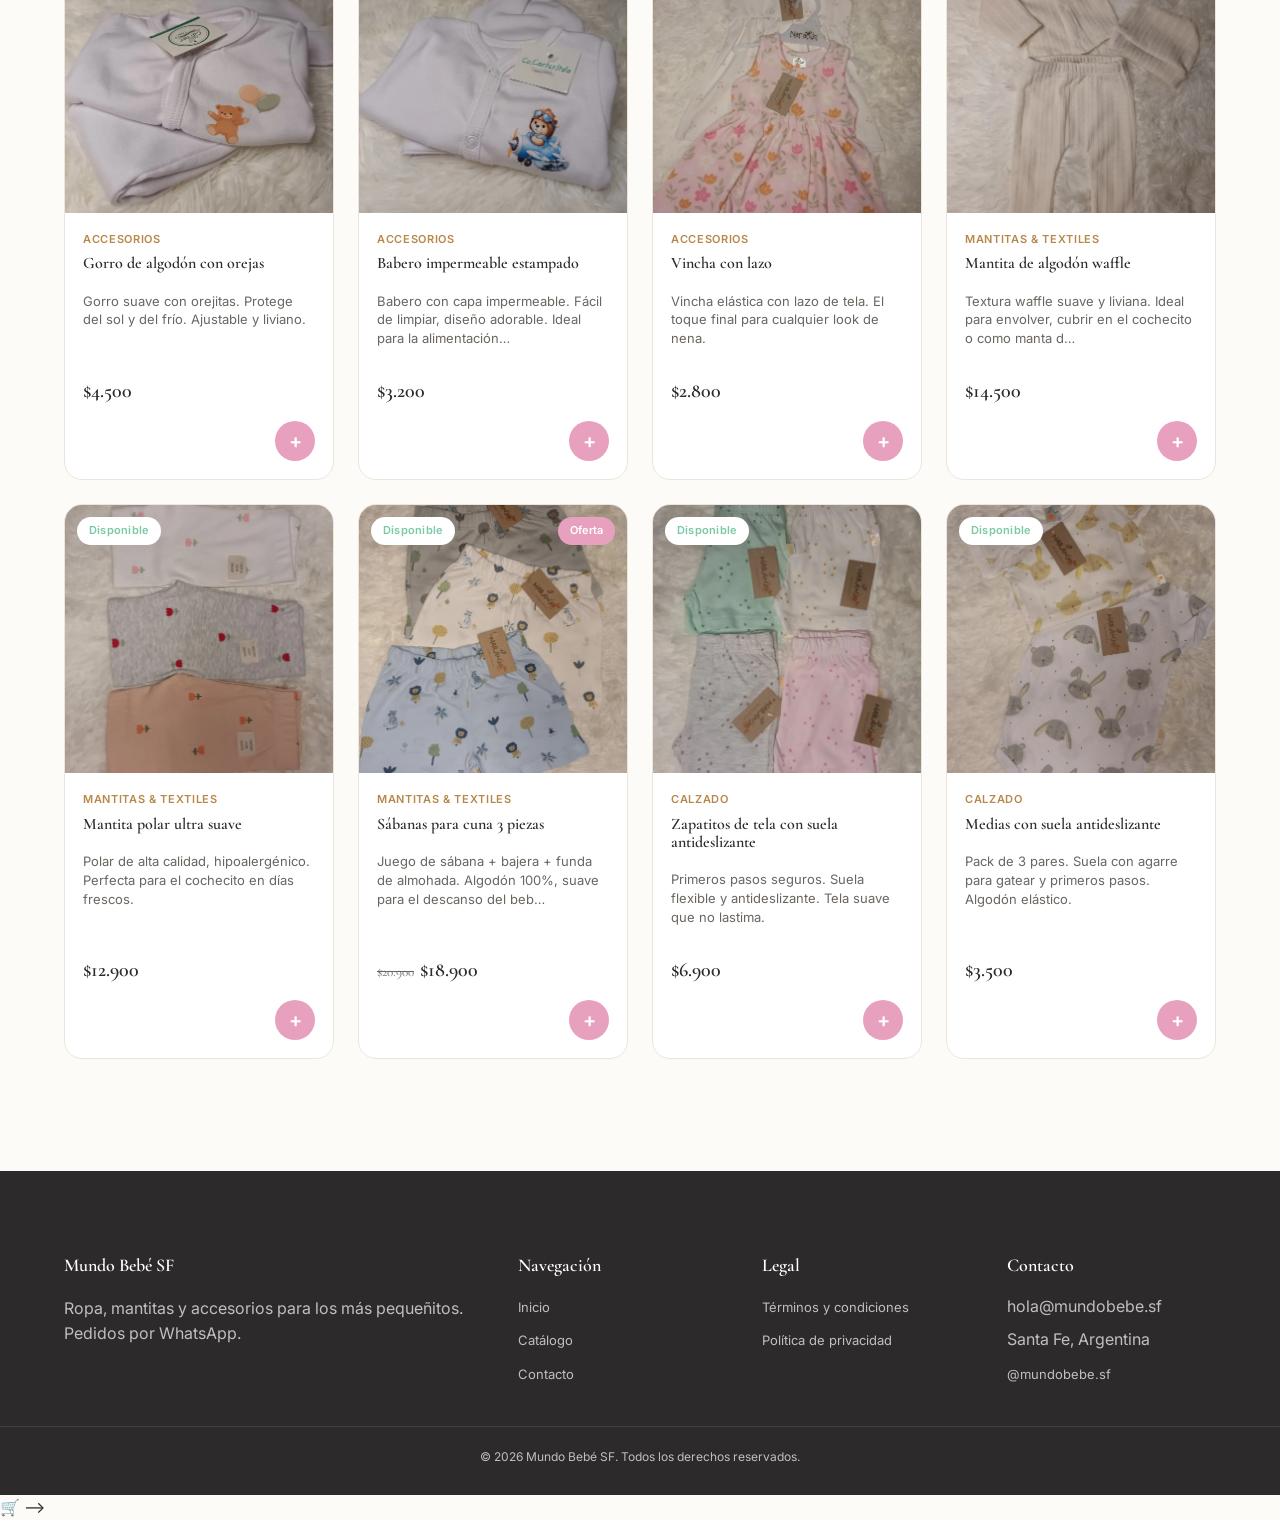
==== commit e620c973: "Agregar íconos SVG a los botones de WhatsApp en las páginas de entrada, catálogo y producto" ====
--- a/pages/catalogo.html
+++ b/pages/catalogo.html
@@ -100,8 +100,12 @@
   <div class="footer-bottom">© <span id="year"></span> Mundo Bebé SF. Todos los derechos reservados.</div>
 </footer>
 
-<button class="fab-whatsapp" id="fab-whatsapp" aria-label="Escribinos por WhatsApp">📲</button>
+<button class="fab-whatsapp" id="fab-whatsapp" aria-label="Escribinos por WhatsApp">  <svg xmlns="http://w3.org" viewBox="0 0 448 512" width="24" height="24" fill="currentColor">
+    <path d="M380.9 97.1C339 55.1 283.2 32 223.9 32c-122.4 0-222 99.6-222 222 0 39.1 10.2 77.3 29.6 111L0 480l117.7-30.9c32.4 17.7 68.9 27 106.1 27h.1c122.3 0 224.1-99.6 224.1-222 0-59.3-25.2-115-67.1-157zm-157 341.6c-33.2 0-65.7-8.9-94-25.7l-6.7-4-69.8 18.3L72 359.2l-4.4-7c-18.5-29.4-28.2-63.3-28.2-98.2 0-101.7 82.8-184.5 184.6-184.5 49.3 0 95.6 19.2 130.4 54.1 34.8 34.9 56.2 81.2 56.1 130.5 0 101.8-84.9 184.6-186.6 184.6zm101.2-138.2c-5.5-2.8-32.8-16.2-37.9-18-5.1-1.9-8.8-2.8-12.5 2.8-3.7 5.6-14.3 18-17.6 21.8-3.2 3.7-6.5 4.2-12 1.4-32.6-16.3-54-29.1-75.5-66-5.7-9.8 5.7-9.1 16.3-30.3 1.8-3.7 .9-6.9-.5-9.7-1.4-2.8-12.5-30.1-17.1-41.2-4.5-10.8-9.1-9.3-12.5-9.5-3.2-.2-6.9-.2-10.6-.2-3.7 0-9.7 1.4-14.8 6.9-5.1 5.6-19.4 19-19.4 46.3 0 27.3 19.9 53.7 22.6 57.4 2.8 3.7 39.1 59.7 94.8 83.8 35.2 15.2 49 16.5 66.6 13.9 10.7-1.6 32.8-13.4 37.4-26.4 4.6-13 4.6-24.1 3.2-26.4-1.3-2.5-5-3.9-10.5-6.6z"/>
+  </svg></button>
 <!-- <button class="fab-cart" id="fab-cart" aria-label="Abrir carrito">
+  🛒<span class="cart-badge" id="cart-badge-2">0</span>
+</button> -->
   🛒<span class="cart-badge" id="cart-badge-2">0</span>
 </button> -->
 
--- a/css/style.css
+++ b/css/style.css
@@ -67,7 +67,7 @@
   overflow: hidden;
   background:
     repeating-linear-gradient(135deg, transparent 0 54px, rgba(86, 117, 110, 0.045) 54px 55px),
-    linear-gradient(145deg, #f5e6e5 0%, #fbf9f2 54%, #dcece8 100%);
+    linear-gradient(160deg, var(--blush-deep) 0%, var(--sky-deep) 100%);
   opacity: 1;
   visibility: visible;
   transition: opacity 0.55s ease, visibility 0.55s ease;
@@ -143,10 +143,13 @@
   color: var(--ink);
   font-size: 38px;
   line-height: 1.05;
+
 }
 .entry-screen h1 em {
-  color: #a66573;
-  font-weight: 500;
+  color: #ff5f81;
+  font-weight: 800;
+
+ 
 }
 .entry-description {
   margin: 14px 0 24px;
@@ -963,8 +966,8 @@
 }
 
 /* ---------- About ---------- */
-.about {
-    background: linear-gradient(50deg, #f3ac7985 0%, #7d724e 100%);
+.about {   
+   background: linear-gradient(160deg, var(--blush-deep) 0%, var(--sky-deep) 100%);
     color: white;
     border-radius: var(--radius-lg);
     margin: 0 24px;
@@ -1832,3 +1835,50 @@
 .hero-eyebrow {
   background: rgba(255,255,255,0.95);
 }
+.fab-whatsapp {
+    position: fixed;
+    bottom: 20px;
+    right: 20px;
+    width: 60px;
+    height: 60px;
+    background-color: #25D366; /* Verde oficial de WhatsApp */
+    color: white;
+    border: none;
+    border-radius: 50%;
+    display: flex;
+    align-items: center;
+    justify-content: center;
+    cursor: pointer;
+    z-index: 9999; /* Asegura que quede por encima de todo */
+    text-decoration: none;
+    
+    /* 1. Activa la animación: nombre, duración, suavizado e infinita */
+    animation: pulso-whatsapp 2s infinite;
+    
+    /* Suaviza transiciones si pones el cursor encima */
+    transition: transform 0.3s ease; 
+}
+
+/* Efecto opcional: se agranda un poco al pasar el mouse */
+.fab-whatsapp:hover {
+    transform: scale(1.1); 
+}
+
+/* 2. La magia del efecto de pulsación */
+@keyframes pulso-whatsapp {
+    0% {
+        transform: scale(0.95);
+        box-shadow: 0 0 0 0 rgba(37, 211, 102, 0.7);
+    }
+    
+    70% {
+        transform: scale(1);
+        /* Crea la onda expansiva verde que se va estirando */
+        box-shadow: 0 0 0 15px rgba(37, 211, 102, 0);
+    }
+    
+    100% {
+        transform: scale(0.95);
+        box-shadow: 0 0 0 0 rgba(37, 211, 102, 0);
+    }
+}
